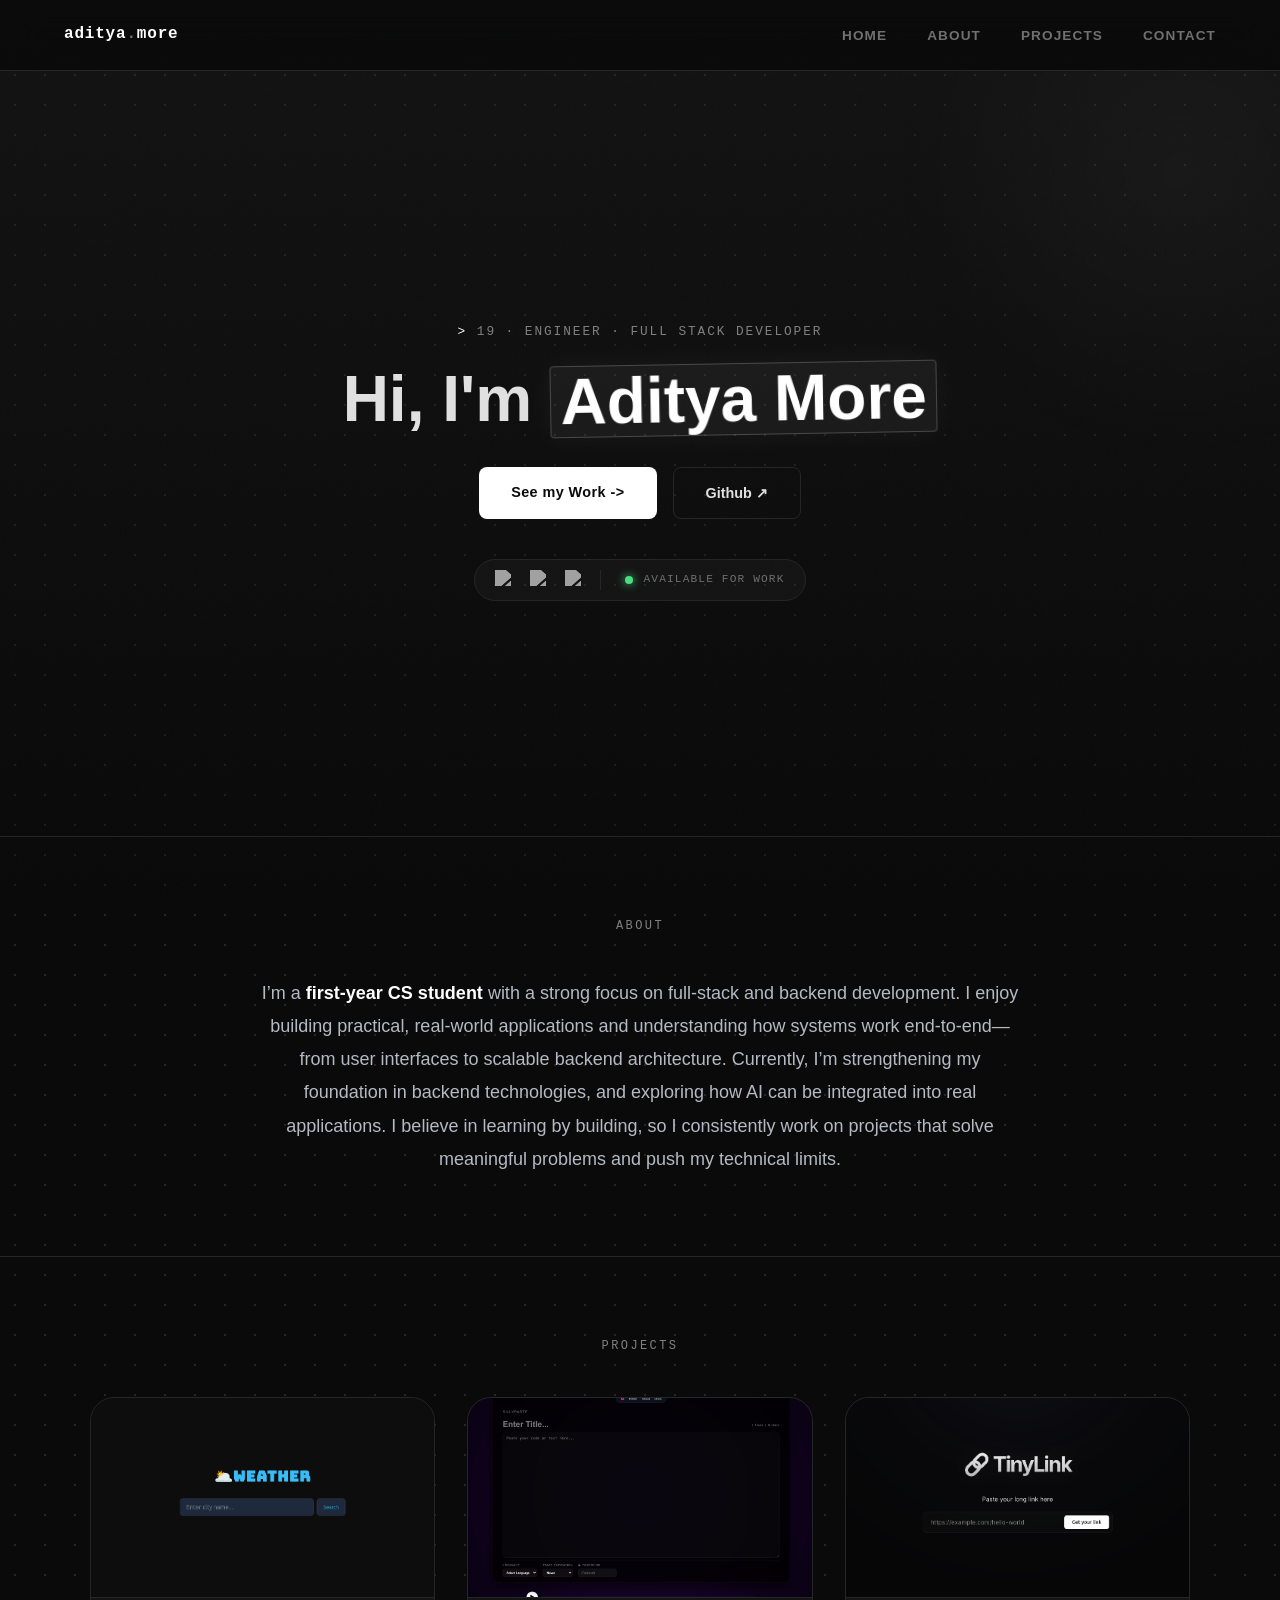
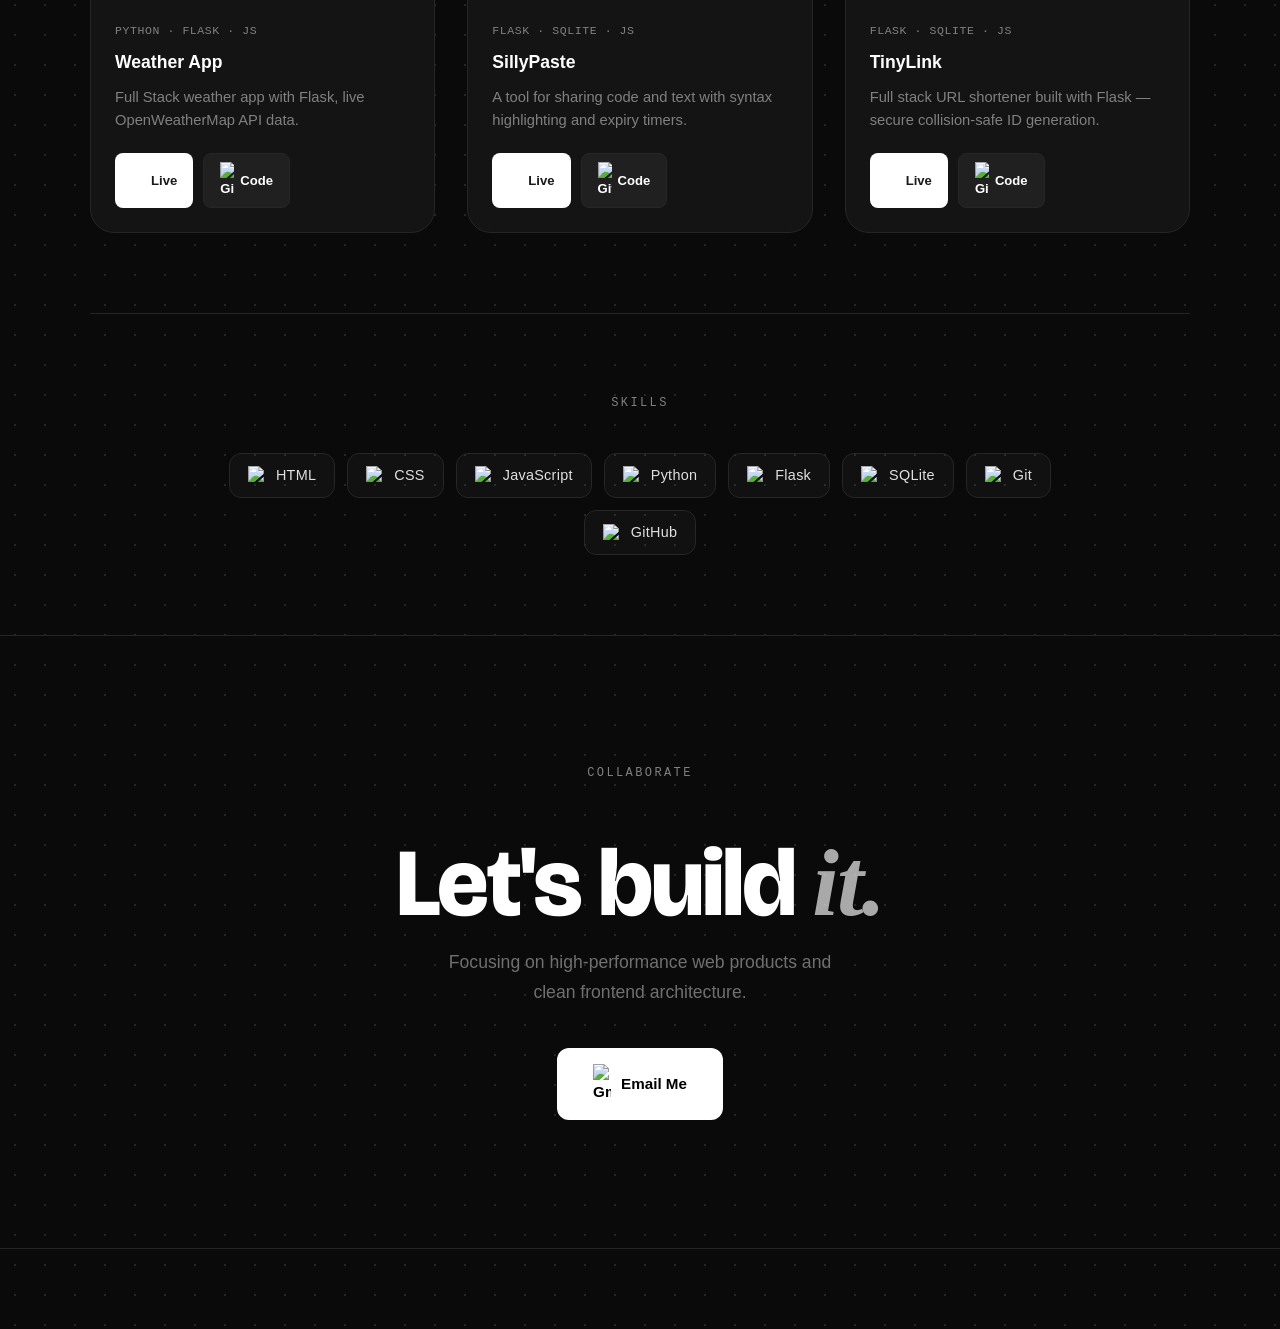
==== index.html @ dc9f1b14 "portfolio live" ====
<!DOCTYPE html>
<html lang="en">

<head>
    <meta charset="UTF-8">
    <meta name = "viewport" content = "width=device-width, initial-scale = 1.0">
    <title>Aditya More | Portfolio</title>

    <link rel="stylesheet" href="style.css">
    <link rel="icon" href="../static/images/favicon.png">
    <link rel="preconnect" href="https://fonts.googleapis.com">
    <link rel="preconnect" href="https://fonts.gstatic.com" crossorigin>
    <link href="https://fonts.googleapis.com/css2?family=Boogaloo&display=swap" rel="stylesheet">
    <link rel="preconnect" href="https://fonts.googleapis.com">
    <link rel="preconnect" href="https://fonts.gstatic.com" crossorigin>
    <link href="https://fonts.googleapis.com/css2?family=Bricolage+Grotesque:opsz,wght@12..96,200..800&display=swap" rel="stylesheet">
    

</head>

<body>

    <nav>
    <span class="logo">aditya<span>.</span>more</span>
    <ul>
        <div class="nav-active-box"></div>
        
        <li><a href="#hero" class="nav-link">Home</a></li>
        <li><a href="#about" class="nav-link">About</a></li>
        <li><a href="#projects" class="nav-link">Projects</a></li>
        <li><a href="#contact" class="nav-link">Contact</a></li>
    </ul>
    </nav>

<section id="hero">
    <div class="hero-tag">19 · Engineer · Full Stack Developer </div>
    <h1>Hi, I'm <span class="name-accent">Aditya More</span></h1>
    
    <div class="hero-btns">
        <a href="#projects" class="btn-primary">See my Work -> </a>
        <a href="https://github.com/onionloop" target="_blank" class="btn-outline">Github ↗</a>
    </div>

    <div class="hero-status">
        <div class="hero-socials">
            <a href="mailto:adityam1714@gmail.com" target="_blank">
                <img src="https://cdn.simpleicons.org/gmail/EA4335" alt="Email">
            </a>
            <a href="https://x.com/alt4abuser" target="_blank">
                <img src="https://cdn.simpleicons.org/x/ffffff" alt="X">
            </a>
            <a href="https://github.com/onionloop" target="_blank">
                <img src="https://cdn.simpleicons.org/github/ffffff" alt="GitHub">
            </a>
        </div>
         
        <div class="hero-badge">
            <span class="dot"></span>
            <span class="dot-text"> AVAILABLE FOR WORK</span>
        </div>
    </div>
</section>

<section id="about">
    <div class = "section-label">About</div>
    <div class = "about-grid">
    <div class = "about-text">
        <p>I’m a <strong>first-year CS student</strong> with a strong focus on full-stack and backend development. I enjoy building practical, real-world applications and understanding how systems work end-to-end—from user interfaces to scalable backend architecture. Currently, I’m strengthening my foundation in backend technologies, and exploring how AI can be integrated into real applications. I believe in learning by building, so I consistently work on projects that solve meaningful problems and push my technical limits.</p>   
    </div> 
    </div>
</section>

<section id="projects">
    <div class="section-label">Projects</div>
    
    <div class="project-grid">
        <div class="card">
            <img src="weather_preview.png" alt="Weather App" class="card-img">
            <div class="card-content">
                <span class="tech">Python · Flask · JS</span>
                <h3>Weather App</h3>
                <p>Full Stack weather app with Flask, live OpenWeatherMap API data.</p>
                <div class="card-links">
                    <a href="https://weather-app-ghph.onrender.com/" target="_blank" class="btn-project live">
                        <img src="https://cdn.simpleicons.org/external-link/1a1a1a" style="width: 14px;" alt="">
                        Live
                    </a>
                    <a href="https://github.com/onionloop/weather-app" target="_blank" class="btn-project code">
                        <img src="https://cdn.simpleicons.org/github/ffffff" style="width: 14px;" alt="GitHub">
                        Code
                    </a>
                </div>
            </div>
        </div>

        <div class="card">
            <img src="preview.png" alt="SillyPaste" class="card-img">
            <div class="card-content">
                <span class="tech">Flask · SQLite · JS</span>
                <h3>SillyPaste</h3>
                <p>A tool for sharing code and text with syntax highlighting and expiry timers.</p>
                <div class="card-links">
                    <a href="https://silly-paste.onrender.com/" target="_blank" class="btn-project live">
                        <img src="https://cdn.simpleicons.org/external-link/1a1a1a" style="width: 14px;" alt="">
                        Live
                    </a>
                    <a href="https://github.com/onionloop/silly-paste" target="_blank" class="btn-project code">
                        <img src="https://cdn.simpleicons.org/github/ffffff" style="width: 14px;" alt="GitHub">
                        Code
                    </a>
                </div>
            </div>
        </div>

        <div class="card">
            <img src="tiny-link_preview.png" alt="TinyLink" class="card-img">
            <div class="card-content">
                <span class="tech">Flask · SQLite · JS</span>
                <h3>TinyLink</h3>
                <p>Full stack URL shortener built with Flask — secure collision-safe ID generation.</p>
                <div class="card-links">
                    <a href="https://url-shortener-pbody9vd.onrender.com/" target="_blank" class="btn-project live">
                        <img src="https://cdn.simpleicons.org/external-link/1a1a1a" style="width: 14px;" alt="">
                        Live
                    </a>
                    <a href="https://github.com/onionloop/url-shortener" target="_blank" class="btn-project code">
                        <img src="https://cdn.simpleicons.org/github/ffffff" style="width: 14px;" alt="GitHub">
                        Code
                    </a>
                </div>
            </div>
        </div>
    </div> 
</section>

<section id="skills">
    <div class="section-label">Skills</div>
    <div class="skill-container"> <!-- Changed to match CSS -->
        <div class="skill-pill">
            <img src="https://cdn.simpleicons.org/html5/E34F26" alt="HTML">
            <span>HTML</span>
        </div>
        <div class="skill-pill">
            <img src="https://cdn.simpleicons.org/css3/1572B6" alt="CSS"> <!-- Corrected Link -->
            <span>CSS</span>
        </div>
        <div class="skill-pill">
            <img src="https://cdn.simpleicons.org/javascript/F7DF1E" alt="JS">
            <span>JavaScript</span>
        </div>
        <div class="skill-pill">
            <img src="https://cdn.simpleicons.org/python/3776AB" alt="Python">
            <span>Python</span>
        </div>
        <div class="skill-pill">
            <img src="https://cdn.simpleicons.org/flask/ffffff" alt="Flask">
            <span>Flask</span>
        </div>
        <div class="skill-pill">
            <img src="https://cdn.simpleicons.org/sqlite/003B57" alt="SQLite">
            <span>SQLite</span>
        </div>
        <div class="skill-pill">
            <img src="https://cdn.simpleicons.org/git/F05032" alt="Git">
            <span>Git</span>
        </div>
        <div class="skill-pill">
            <img src="https://cdn.simpleicons.org/github/ffffff" alt="GitHub">
            <span>GitHub</span>
        </div>
    </div>
</section>

<section id="contact">
    <div class="section-label">Collaborate</div>
    <div class="contact-cta">
        <h2>Let's build <em>it.</em></h2>
        <p>Focusing on high-performance web products and clean frontend architecture.</p>
        
        <div class="cta-wrap">
            <a href="mailto:adityam1714@gmail.com" class="btn-cta primary">
                <img src="https://cdn.simpleicons.org/gmail/000000" alt="Gmail">
                Email Me
            </a>
        </div>
    </div>
</section>

<footer class="footer">
    <div class="footer-container">
        <div class="footer-left">
            <span id ="dynamic-text"></span>
        </div>
        <div class="footer-right">
            <a href="mailto:adityam1714@gmail.com"><img src="https://cdn.simpleicons.org/gmail/ffffff" alt=""></a>
            <a href="https://x.com/alt4abuser"><img src="https://cdn.simpleicons.org/x/ffffff" alt=""></a>
            <a href="https://github.com/onionloop"><img src="https://cdn.simpleicons.org/github/ffffff" alt=""></a>
        </div>
    </div>
</footer>
<script src="script.js"></script>
</body>
</html>
---- style.css ----
*, *::before, *::after {
  margin: 0;
  padding: 0;
  box-sizing: border-box;
}

:root {
  --bg: #0a0a0a;
  --surface: #141414;
  --surface2: #1f1f1f;
  --accent: #ffffff;
  --accent2: #808080;
  --text: #e0e0e0;
  --muted: #707070;
  --border: #262626;
  --glow: rgba(255, 255, 255, 0.05);
}

html {
  scroll-behavior: smooth;
}

body {
  font-family: 'Inter', sans-serif;
  background: var(--bg);
  color: var(--text);
  line-height: 1.6;
  overflow-x: hidden;
  background-image: radial-gradient(var(--border) 1px, transparent 1px);
  background-size: 30px 30px;
}

body::after {
  content: '';
  position: fixed;
  inset: 0;
  background: linear-gradient(180deg, #2c2c2c 0%, #0a0a0a 100%);
  z-index: -2;
  opacity: 0.3;
}

body::before {
  content: '';
  position: fixed;
  inset: 0;
  background-image: url("data:image/svg+xml,%3Csvg viewBox='0 0 256 256' xmlns='http://www.w3.org/2000/svg'%3E%3Cfilter id='noise'%3E%3CfeTurbulence type='fractalNoise' baseFrequency='0.9' numOctaves='4' stitchTiles='stitch'/%3E%3C/filter%3E%3Crect width='100%25' height='100%25' filter='url(%23noise)' opacity='0.03'/%3E%3C/svg%3E");
  pointer-events: none;
  z-index: -1;
  opacity: 0.2;
}

nav {
  display: flex;
  justify-content: space-between;
  align-items: center;
  padding: 1.4rem 4rem;
  position: sticky;
  top: 0;
  background: rgba(10, 10, 10, 0.85);
  backdrop-filter: blur(20px);
  -webkit-backdrop-filter: blur(20px);
  border-bottom: 1px solid var(--border);
  z-index: 100;
}
nav ul {
  position: relative;
  display: flex;
  gap: 2.5rem;
  align-items: center;
}

.nav-active-box {
  position: absolute;
  height: 34px; 
  background: rgba(255, 255, 255, 0.05);
  border: 1px solid var(--border);
  border-radius: 8px;
  transition: all 0.4s cubic-bezier(0.4, 0, 0.2, 1);
  z-index: -1;
  pointer-events: none;
  opacity: 0;
}

nav ul a.active {
  color: var(--accent);
}

.logo {
  font-family: 'Space Mono', monospace;
  font-size: 1rem;
  color: var(--accent);
  letter-spacing: 0.05em;
  font-weight: 700;
}

.logo span { color: var(--muted); }

nav ul {
  list-style: none;
  display: flex;
  gap: 2.5rem;
}

nav ul a {
  color: var(--muted);
  text-decoration: none;
  font-size: 0.85rem;
  font-weight: 600;
  letter-spacing: 0.08em;
  text-transform: uppercase;
  transition: all 0.3s ease;
}

nav ul a:hover {
  color: var(--accent);
  text-shadow: 0 0 10px rgba(255, 255, 255, 0.3);
}

#hero {
  min-height: 85vh;
  display: flex;
  flex-direction: column;
  align-items: center;
  justify-content: center;
  text-align: center;
  padding: 6rem 4rem 5rem;
  position: relative;
  overflow: hidden;
  gap: 0;
}

#hero::before {
  content: '';
  position: absolute;
  top: -200px;
  right: -200px;
  width: 600px;
  height: 600px;
  background: radial-gradient(circle, rgba(255, 255, 255, 0.03) 0%, transparent 70%);
  pointer-events: none;
}

@keyframes fadeUp {
  from { opacity: 0; transform: translateY(20px); }
  to   { opacity: 1; transform: translateY(0); }
}

.hero-tag {
  font-family: 'Space Mono', monospace;
  font-size: 0.8rem;
  color: var(--accent2);
  letter-spacing: 0.15em;
  text-transform: uppercase;
  margin-bottom: 1.25rem;
  opacity: 0;
  animation: fadeUp 0.6s ease forwards 0.2s;
}

.hero-tag::before {
  content: '> ';
  color: var(--accent);
}

#hero h1 {
  font-size: clamp(2.5rem, 5vw, 5rem);
  font-weight: 800;
  line-height: 1.05;
  margin-bottom: 2rem;
  opacity: 0;
  animation: fadeUp 0.6s ease forwards 0.4s;
}

#hero h1 .name-accent {
  background: rgba(255, 255, 255, 0.05);
  color: var(--accent);
  border: 1px solid rgba(255, 255, 255, 0.2);
  backdrop-filter: blur(10px);
  box-shadow: 0 0 30px rgba(255, 255, 255, 0.05);
  display: inline-block;
  padding: 0.1rem 0.6rem;
  transform: rotate(-1deg);
  border-radius: 4px;
}

.hero-btns {
  display: flex;
  gap: 1rem;
  margin-bottom: 2.5rem;
  opacity: 0;
  animation: fadeUp 0.6s ease forwards 0.6s;
}

.hero-status {
  display: inline-flex;
  align-items: center;
  gap: 24px;
  background: rgba(255, 255, 255, 0.03);
  padding: 10px 20px;
  border-radius: 50px;
  border: 1px solid var(--border);
  width: fit-content;
  opacity: 0;
  animation: fadeUp 0.6s ease forwards 0.8s;
}

.hero-socials {
  display: flex;
  gap: 15px;
  align-items: center;
  border-right: 1px solid var(--border);
  padding-right: 15px;
}

.hero-socials img {
  width: 20px;
  height: 20px;
  display: block;
  filter: brightness(0) invert(1);
  opacity: 0.6;
  transition: all 0.3s ease;
}

.hero-socials a:hover img {
  opacity: 1;
  transform: scale(1.1);
}

.hero-badge {
  display: flex;
  align-items: center;
  gap: 10px;
}

.dot {
  width: 8px;
  height: 8px;
  background-color: #4ade80;
  border-radius: 50%;
  box-shadow: 0 0 10px #4ade80;
  flex-shrink: 0;
}

.dot-text {
  font-family: 'Space Mono', monospace;
  font-size: 0.7rem;
  letter-spacing: 0.1em;
  color: var(--muted);
  white-space: nowrap;
}

.btn-primary {
  padding: 0.85rem 2rem;
  background: var(--accent);
  color: var(--bg);
  border-radius: 8px;
  text-decoration: none;
  font-weight: 700;
  font-size: 0.9rem;
  transition: all 0.3s ease;
  letter-spacing: 0.03em;
}

.btn-primary:hover {
  background: #ffffff;
  transform: translateY(-2px);
  box-shadow: 0 0 25px rgba(255, 255, 255, 0.2);
}

.btn-outline {
  padding: 0.85rem 2rem;
  border: 1px solid var(--border);
  color: var(--text);
  border-radius: 8px;
  text-decoration: none;
  font-weight: 700;
  font-size: 0.9rem;
  transition: all 0.3s ease;
}

.btn-outline:hover {
  background: rgba(255, 255, 255, 0.05);
  border-color: var(--muted);
}

#about {
  display: flex;
  flex-direction: column;
  align-items: center;
  padding: 5rem 4rem;
  border-top: 1px solid var(--border);
  position: relative;
}

.section-label {
  font-family: 'Space Mono', monospace;
  font-size: 0.75rem;
  color: var(--accent2);
  margin-bottom: 2.5rem;
  text-transform: uppercase;
  letter-spacing: 0.2em;
}

.about-text {
  max-width: 760px;
  font-family: 'Inter', sans-serif;
  font-size: 1.125rem;
  color: rgb(180, 185, 195);
  line-height: 1.85;
  text-align: center;
}

.about-text strong {
  color: var(--accent);
}

#projects {
  padding: 5rem 2rem;
  display: flex;
  flex-direction: column;
  align-items: center;
  border-top: 1px solid var(--border);
}

.project-grid {
  display: grid;
  grid-template-columns: repeat(auto-fit, minmax(300px, 1fr));
  gap: 2rem;
  max-width: 1100px;
  width: 100%;
}

.card {
  background: var(--surface);
  border: 1px solid var(--border);
  border-radius: 1.5rem;
  overflow: hidden;
  display: flex;
  flex-direction: column;
  transition: all 0.3s ease;
  height: 100%;
}

.card:hover {
  transform: translateY(-6px);
  border-color: rgba(255, 255, 255, 0.15);
  box-shadow: 0 20px 40px rgba(0, 0, 0, 0.4);
}

.card-img,
.card-img-placeholder {
  width: 100%;
  height: 200px;
  object-fit: cover;
  border-bottom: 1px solid var(--border);
}

.card-img-placeholder {
  background: var(--surface2);
  display: flex;
  align-items: center;
  justify-content: center;
  font-size: 3rem;
  opacity: 0.3;
}

.card-content {
  padding: 1.5rem;
  display: flex;
  flex-direction: column;
  flex-grow: 1;
}

.tech {
  font-family: 'Space Mono', monospace;
  font-size: 0.72rem;
  color: var(--accent2);
  margin-bottom: 0.5rem;
  text-transform: uppercase;
  letter-spacing: 0.05em;
}

.card h3 {
  margin-bottom: 0.6rem;
  color: var(--accent);
  font-size: 1.1rem;
}

.card p {
  font-size: 0.92rem;
  color: var(--accent2);
  line-height: 1.6;
  margin-bottom: 1.25rem;
  flex-grow: 1;
}

.card-links {
  margin-top: auto;
  display: flex;
  gap: 10px;
}

.btn-project {
  display: inline-flex;
  align-items: center;
  gap: 6px;
  padding: 8px 16px;
  border-radius: 8px;
  font-size: 0.82rem;
  font-weight: 600;
  text-decoration: none;
  transition: all 0.25s ease;
}

.btn-project.live {
  background: #ffffff;
  color: #1a1a1a;
}

.btn-project.code {
  background: rgba(255, 255, 255, 0.05);
  color: #ffffff;
  border: 1px solid var(--border);
}

.btn-project:hover {
  transform: translateY(-2px);
  opacity: 0.88;
}

#skills {
  max-width: 1100px;
  margin: 0 auto;
  display: flex;
  flex-direction: column;
  align-items: center;
  padding: 5rem 2rem;
  border-top: 1px solid var(--border);
  width: 100%;
}

.skill-container {
  display: flex;
  flex-wrap: wrap;
  gap: 12px;
  justify-content: center;
  max-width: 860px;
}

.skill-pill {
  display: flex;
  align-items: center;
  gap: 10px;
  padding: 10px 18px;
  background: rgba(255, 255, 255, 0.03);
  border: 1px solid var(--border);
  border-radius: 12px;
  transition: all 0.3s ease;
  cursor: default;
}

.skill-pill img {
  height: 18px;
  width: 18px;
}

.skill-pill span {
  font-size: 0.9rem;
  font-weight: 500;
  color: var(--text);
  letter-spacing: 0.02em;
}

.skill-pill:hover {
  background: rgba(255, 255, 255, 0.07);
  transform: translateY(-2px);
  border-color: rgba(255, 255, 255, 0.2);
}

#contact {
  padding: 8rem 2rem;
  display: flex;
  flex-direction: column;
  align-items: center;
  text-align: center;
  border-top: 1px solid var(--border);
  border-bottom: 1px solid var(--border);
}

.contact-cta h2 {
  font-family: 'Bricolage Grotesque', sans-serif;
  font-size: clamp(3.5rem, 10vw, 6rem);
  font-weight: 800;
  margin: 0.75rem 0 1rem;
  letter-spacing: -2px;
  line-height: 1;
  color: var(--accent);
}

.contact-cta h2 em {
  font-family: Georgia, serif;
  font-style: italic;
  opacity: 0.65;
}

.contact-cta p {
  color: var(--muted);
  font-size: 1.1rem;
  line-height: 1.7;
  max-width: 420px;
  margin: 0 auto 2.5rem;
}

.cta-wrap {
  display: flex;
  justify-content: center;
  gap: 1rem;
  flex-wrap: wrap;
}

.btn-cta {
  padding: 1rem 2.25rem;
  border-radius: 12px;
  text-decoration: none;
  font-weight: 700;
  font-size: 0.95rem;
  display: inline-flex;
  align-items: center;
  gap: 10px;
  transition: all 0.3s cubic-bezier(0.4, 0, 0.2, 1);
}

.btn-cta img {
  width: 18px;
  height: auto;
  display: block;
}

.btn-cta.primary {
  background: #ffffff;
  color: #000000;
}

.btn-cta.outline {
  border: 1px solid var(--border);
  color: #ffffff;
}

.btn-cta:hover {
  transform: translateY(-3px);
  box-shadow: 0 12px 28px rgba(255, 255, 255, 0.08);
}

.btn-cta.outline:hover {
  background: rgba(255, 255, 255, 0.05);
  border-color: var(--muted);
}

.footer-container {
  padding: 2.5rem 4rem;
  display: flex;
  justify-content: space-between;
  align-items: center;
}

.footer-left {
  font-family: 'Space Mono', monospace;
  font-size: 0.75rem;
  color: var(--muted);
}

.footer-right {
  display: flex;
  gap: 18px;
  align-items: center;
}

.footer-right a img {
  width: 18px;
  opacity: 0.5;
  transition: opacity 0.3s ease, transform 0.3s ease;
  display: block;
}

.footer-right a:hover img {
  opacity: 1;
  transform: translateY(-2px);
}

#skills {
  border-top: 1px solid var(--border);
}
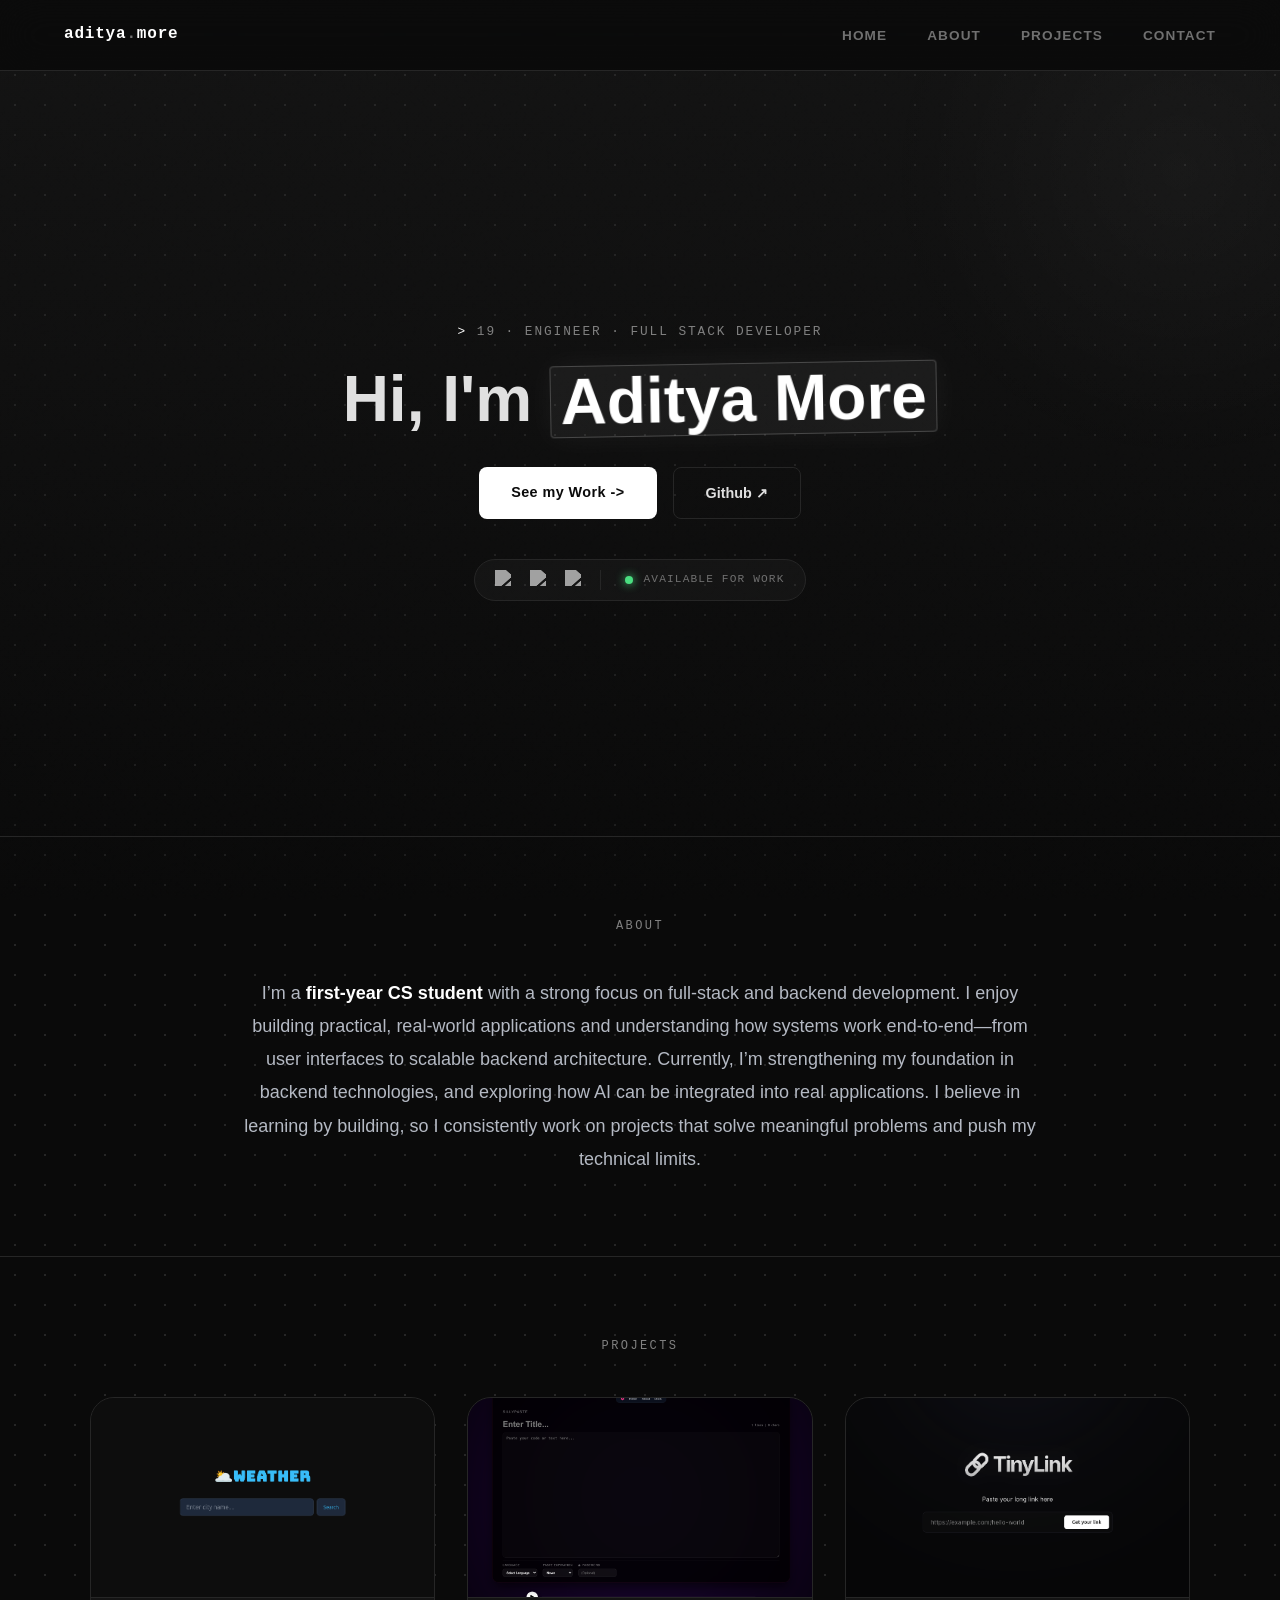
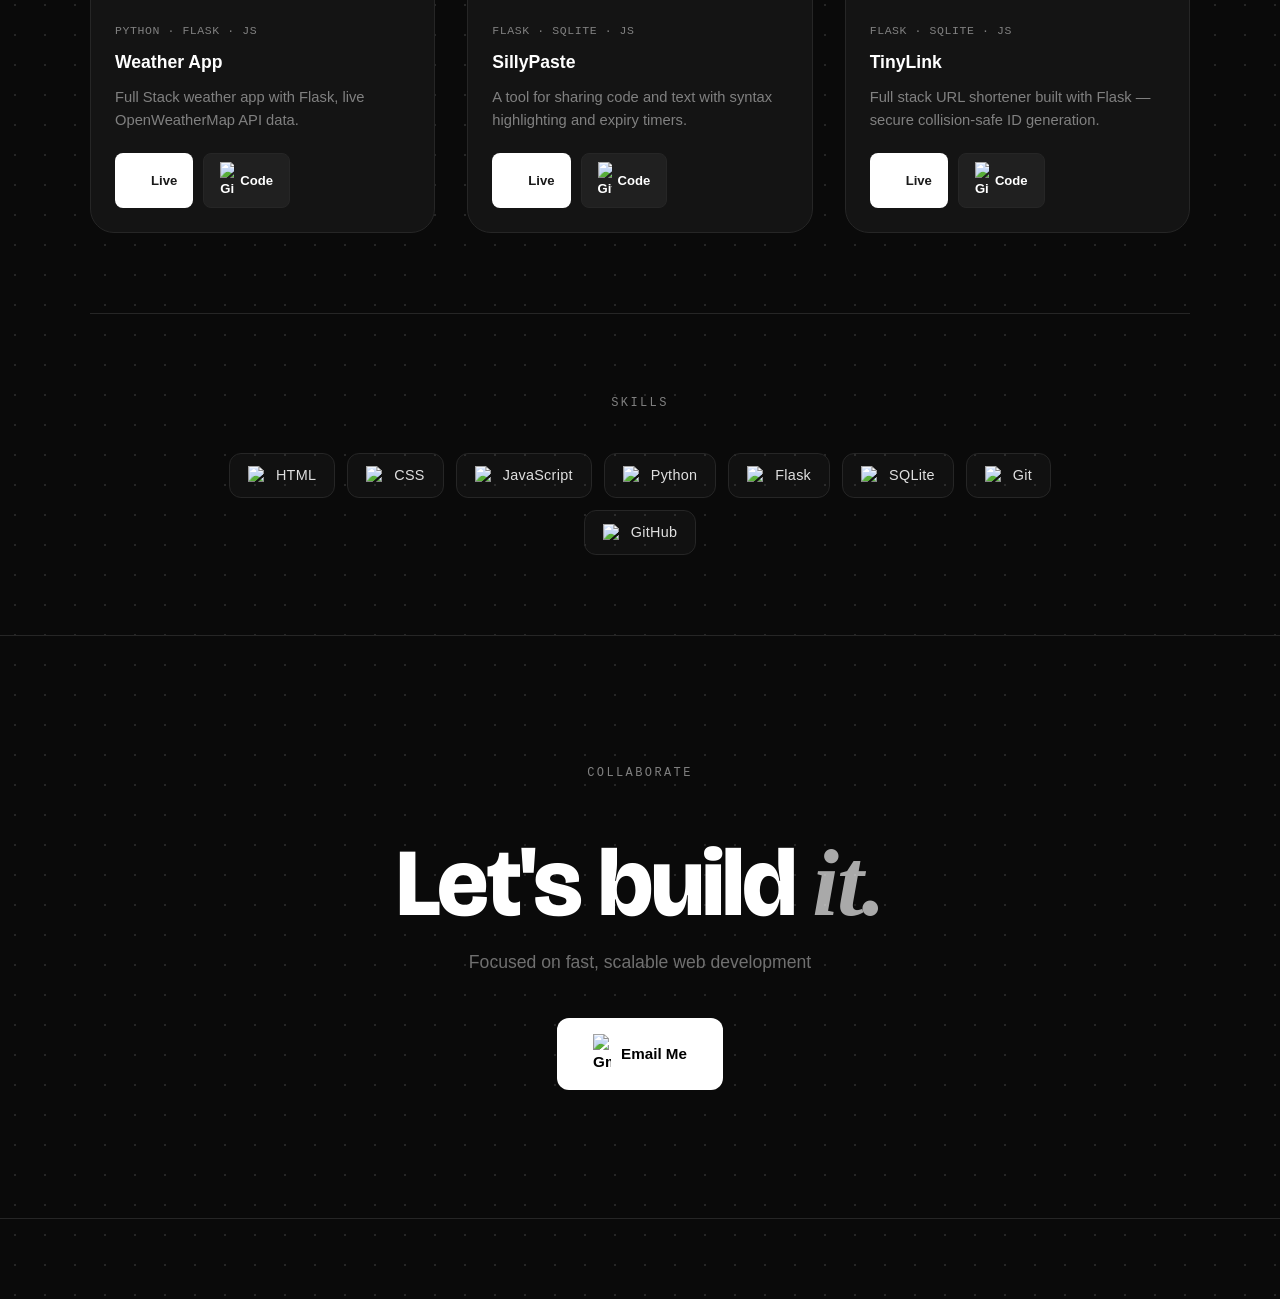
==== commit 020d7f37: "fix : missing favicon" ====
--- a/index.html
+++ b/index.html
@@ -7,7 +7,7 @@
     <title>Aditya More | Portfolio</title>
 
     <link rel="stylesheet" href="style.css">
-    <link rel="icon" href="../static/images/favicon.png">
+    <link rel="icon" href="favicon.png">
     <link rel="preconnect" href="https://fonts.googleapis.com">
     <link rel="preconnect" href="https://fonts.gstatic.com" crossorigin>
     <link href="https://fonts.googleapis.com/css2?family=Boogaloo&display=swap" rel="stylesheet">
@@ -175,7 +175,7 @@
     <div class="section-label">Collaborate</div>
     <div class="contact-cta">
         <h2>Let's build <em>it.</em></h2>
-        <p>Focusing on high-performance web products and clean frontend architecture.</p>
+        <p>Focused on fast, scalable web development</p>
         
         <div class="cta-wrap">
             <a href="mailto:adityam1714@gmail.com" class="btn-cta primary">
--- a/style.css
+++ b/style.css
@@ -289,6 +289,7 @@
   padding: 5rem 4rem;
   border-top: 1px solid var(--border);
   position: relative;
+  animation: fadeUp 0.6s ease forwards 0.3s;
 }
 
 .section-label {
@@ -301,7 +302,7 @@
 }
 
 .about-text {
-  max-width: 760px;
+  max-width: 800px;
   font-family: 'Inter', sans-serif;
   font-size: 1.125rem;
   color: rgb(180, 185, 195);
